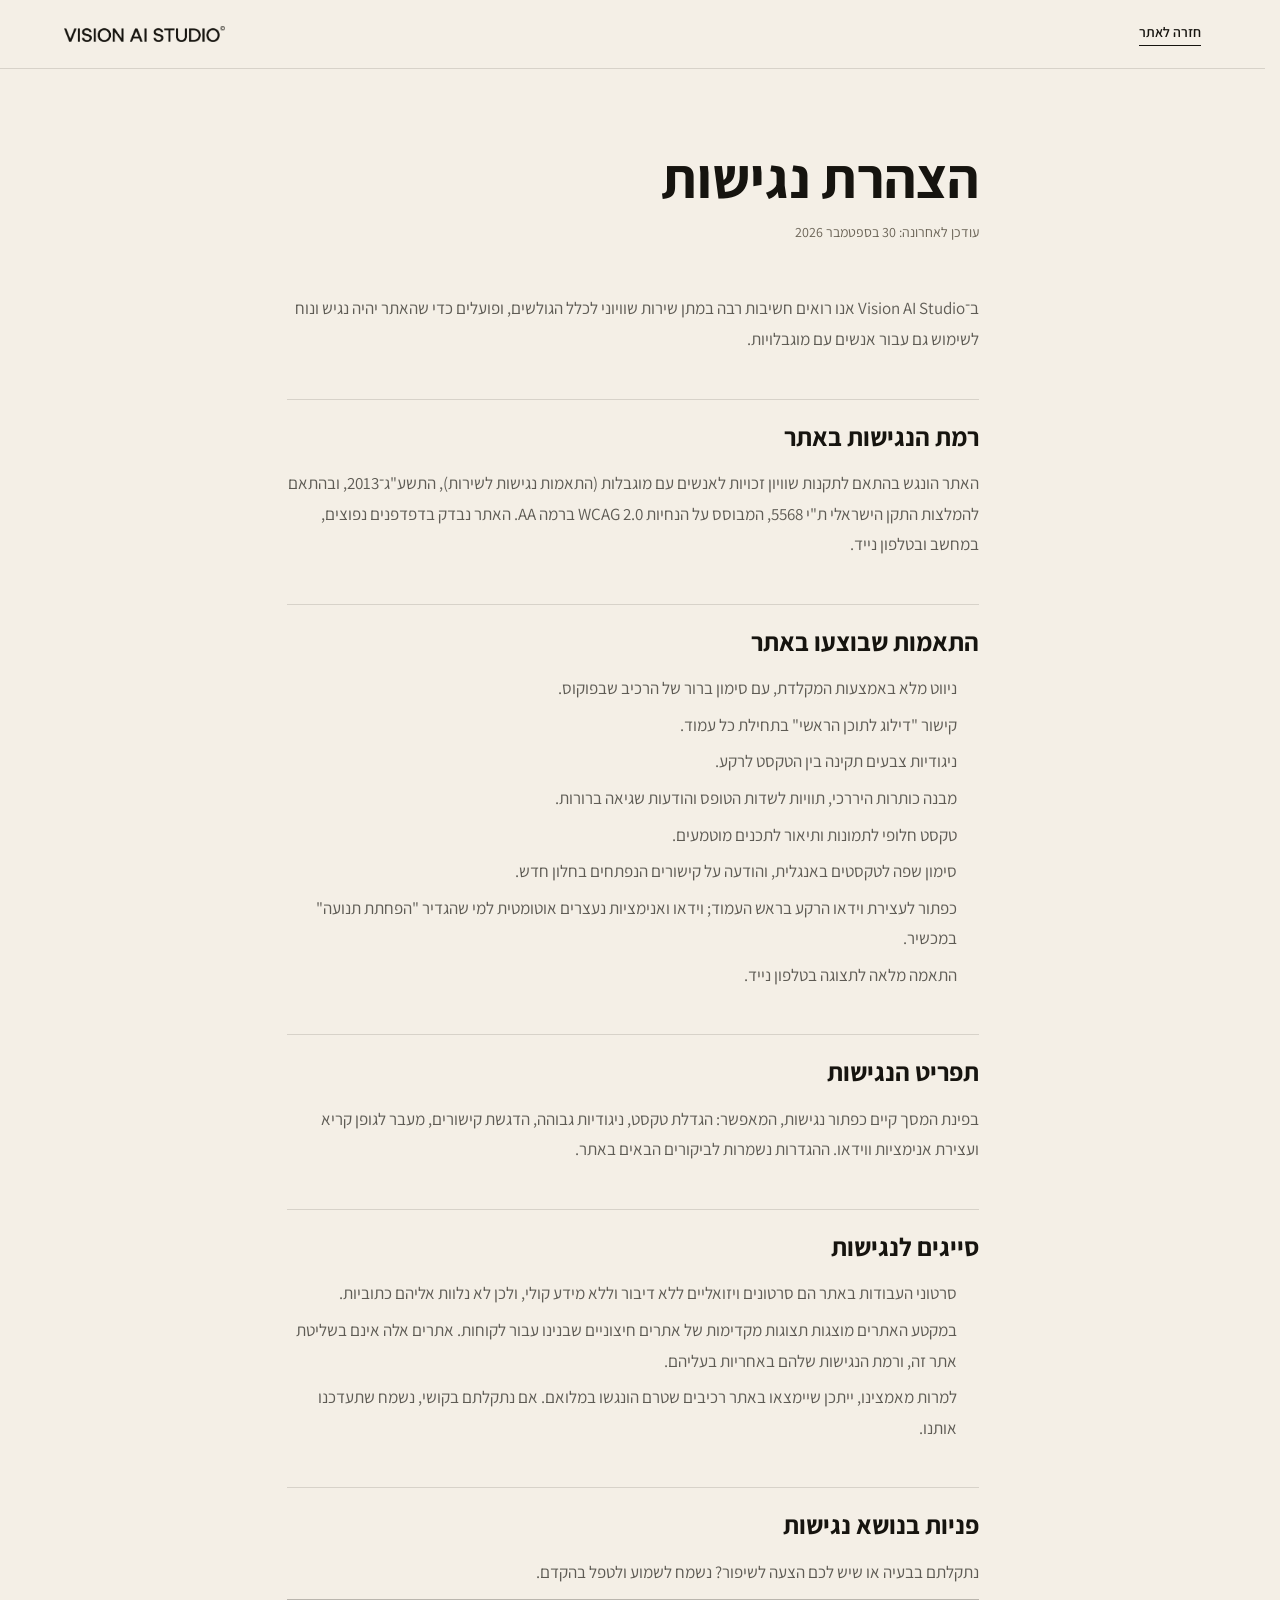
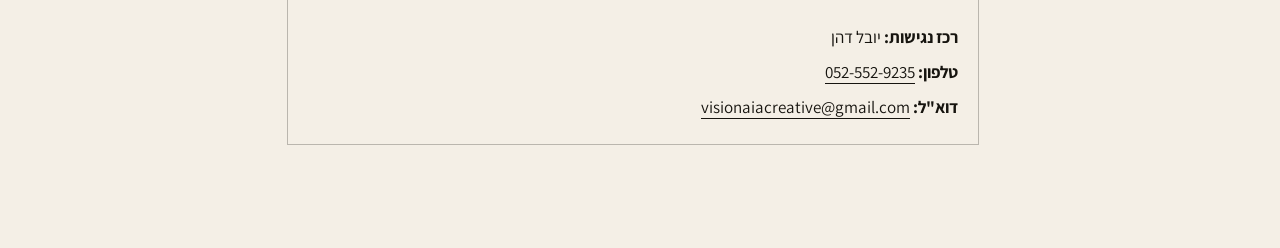
==== accessibility.html @ c39f4e77 "Vision AI Studio — static site (home, courses, accessibility) Home page with the campaign video wall" ====
<!doctype html>
<html lang="he" dir="rtl">
<head>
<meta charset="UTF-8">
<meta name="viewport" content="width=device-width, initial-scale=1.0">
<title>הצהרת נגישות — Vision AI Studio</title>
<meta name="description" content="הצהרת הנגישות של אתר Vision AI Studio.">
<link rel="canonical" href="https://visionai-studio.com/accessibility">
<link rel="preconnect" href="https://fonts.googleapis.com">
<link rel="preconnect" href="https://fonts.gstatic.com" crossorigin>
<link href="https://fonts.googleapis.com/css2?family=Assistant:wght@300;400;500;600;700;800&display=swap" rel="stylesheet">
<link rel="stylesheet" href="css/style.css?v=69">
<script>
  try {
    var a11y = JSON.parse(localStorage.getItem('vision-a11y') || '{}'), h = document.documentElement;
    if (a11y.text) h.classList.add('a11y-text-' + a11y.text);
    ['contrast', 'links', 'font', 'still'].forEach(function (k) { if (a11y[k]) h.classList.add('a11y-' + k); });
  } catch (e) {}
</script>
<style>
  .statement{ max-width: 820px; margin: 0 auto; padding: clamp(40px, 6vw, 80px) var(--gutter) clamp(56px, 8vw, 104px); }
  .statement-top{ display: flex; justify-content: space-between; align-items: center; gap: 16px; padding: 22px var(--gutter); max-width: 1680px; margin: 0 auto; border-bottom: 1px solid var(--line); }
  .statement-top img{ height: 16px; width: auto; display: block; }
  .statement-top a.back{ font-size: 14px; font-weight: 600; border-bottom: 1px solid var(--ink); padding-bottom: 2px; }
  .statement h1{ font-size: clamp(32px, 4.4vw, 56px); font-weight: 700; line-height: 1.15; margin-bottom: 10px; }
  .statement .updated{ font-size: 14px; color: var(--grey); margin-bottom: clamp(32px, 5vw, 48px); }
  .statement h2{ font-size: clamp(20px, 2vw, 26px); font-weight: 700; margin: clamp(32px, 4vw, 44px) 0 12px; padding-top: 18px; border-top: 1px solid var(--line); }
  .statement p, .statement li{ font-size: 17px; line-height: 1.8; color: var(--ink-70); }
  .statement ul{ margin: 8px 0 0; padding-inline-start: 22px; }
  .statement li{ margin-bottom: 6px; }
  .statement a{ color: var(--ink); border-bottom: 1px solid var(--ink); }
  .statement .contact{ margin-top: 12px; padding: 18px 20px; border: 1px solid var(--line-strong); }
  .statement .contact p{ margin: 4px 0; color: var(--ink); }
  .statement bdi{ unicode-bidi: isolate; }
</style>
</head>
<body>
<a class="skip-link" href="#content">דילוג לתוכן הראשי</a>

<header class="statement-top" dir="ltr">
  <a href="/" aria-label="Vision AI Studio — חזרה לעמוד הבית"><img src="assets/logo-dark.webp" alt="Vision AI Studio" width="1753" height="174"></a>
  <a class="back" href="/" dir="rtl">חזרה לאתר</a>
</header>

<main class="statement" id="content" tabindex="-1">
  <h1>הצהרת נגישות</h1>
  <p class="updated">עודכן לאחרונה: 30 בספטמבר 2026</p>

  <p>ב־<bdi>Vision AI Studio</bdi> אנו רואים חשיבות רבה במתן שירות שוויוני לכלל הגולשים, ופועלים כדי שהאתר יהיה נגיש ונוח לשימוש גם עבור אנשים עם מוגבלויות.</p>

  <h2>רמת הנגישות באתר</h2>
  <p>האתר הונגש בהתאם לתקנות שוויון זכויות לאנשים עם מוגבלות (התאמות נגישות לשירות), התשע"ג־2013, ובהתאם להמלצות התקן הישראלי ת"י 5568, המבוסס על הנחיות <bdi>WCAG 2.0</bdi> ברמה <bdi>AA</bdi>. האתר נבדק בדפדפנים נפוצים, במחשב ובטלפון נייד.</p>

  <h2>התאמות שבוצעו באתר</h2>
  <ul>
    <li>ניווט מלא באמצעות המקלדת, עם סימון ברור של הרכיב שבפוקוס.</li>
    <li>קישור "דילוג לתוכן הראשי" בתחילת כל עמוד.</li>
    <li>ניגודיות צבעים תקינה בין הטקסט לרקע.</li>
    <li>מבנה כותרות היררכי, תוויות לשדות הטופס והודעות שגיאה ברורות.</li>
    <li>טקסט חלופי לתמונות ותיאור לתכנים מוטמעים.</li>
    <li>סימון שפה לטקסטים באנגלית, והודעה על קישורים הנפתחים בחלון חדש.</li>
    <li>כפתור לעצירת וידאו הרקע בראש העמוד; וידאו ואנימציות נעצרים אוטומטית למי שהגדיר "הפחתת תנועה" במכשיר.</li>
    <li>התאמה מלאה לתצוגה בטלפון נייד.</li>
  </ul>

  <h2>תפריט הנגישות</h2>
  <p>בפינת המסך קיים כפתור נגישות, המאפשר: הגדלת טקסט, ניגודיות גבוהה, הדגשת קישורים, מעבר לגופן קריא ועצירת אנימציות ווידאו. ההגדרות נשמרות לביקורים הבאים באתר.</p>

  <h2>סייגים לנגישות</h2>
  <ul>
    <li>סרטוני העבודות באתר הם סרטונים ויזואליים ללא דיבור וללא מידע קולי, ולכן לא נלוות אליהם כתוביות.</li>
    <li>במקטע האתרים מוצגות תצוגות מקדימות של אתרים חיצוניים שבנינו עבור לקוחות. אתרים אלה אינם בשליטת אתר זה, ורמת הנגישות שלהם באחריות בעליהם.</li>
    <li>למרות מאמצינו, ייתכן שיימצאו באתר רכיבים שטרם הונגשו במלואם. אם נתקלתם בקושי, נשמח שתעדכנו אותנו.</li>
  </ul>

  <h2>פניות בנושא נגישות</h2>
  <p>נתקלתם בבעיה או שיש לכם הצעה לשיפור? נשמח לשמוע ולטפל בהקדם.</p>
  <div class="contact">
    <p><strong>רכז נגישות:</strong> יובל דהן</p>
    <p><strong>טלפון:</strong> <a href="tel:+972525529235" dir="ltr">052-552-9235</a></p>
    <p><strong>דוא"ל:</strong> <a href="mailto:visionaiacreative@gmail.com" dir="ltr">visionaiacreative@gmail.com</a></p>
  </div>
</main>
</body>
</html>
---- css/style.css ----
/* ==========================================================================
   VISION AI STUDIO — Design tokens
   ========================================================================== */

:root{
  /* color — warm ivory, black, charcoal, beige-gray. no accent hue. */
  --paper:      #F4EFE6;
  --stone:      #E7DFD0;
  --stone-2:    #DCD2BE;
  --charcoal:   #1B1913;
  --ink:        #16140F;
  --ink-70:     rgba(22,20,15,.68);
  --ink-50:     rgba(22,20,15,.48);
  --grey:       #6A6356; /* 5.2:1 on paper — WCAG AA */
  --line:       rgba(22,20,15,.13);
  --line-strong:rgba(22,20,15,.26);
  --line-inverse: rgba(244,239,230,.22);

  /* frame tones — neutral beige/taupe only */
  --tone-a-1: #E3DACB; --tone-a-2: #D3C6AE;
  --tone-b-1: #DCD6C8; --tone-b-2: #C7BFA9;
  --tone-c-1: #E9E2D6; --tone-c-2: #D8CBB3;
  --tone-d-1: #D6CFC2; --tone-d-2: #BEB29A;
  --ph-text:  rgba(22,20,15,.62); /* ~4.8:1 on paper — WCAG AA */

  /* type — a single confident grotesk throughout */
  --font-sans: 'Assistant', 'Arial Hebrew', Arial, sans-serif;

  /* layout */
  --gutter:    clamp(20px, 5vw, 88px);
  --sect-y:    clamp(88px, 12vw, 176px);
  --sect-y-sm: clamp(48px, 7vw, 96px);

  --ease: cubic-bezier(.22,.61,.36,1);
}

*,*::before,*::after{ box-sizing: border-box; }

html{ background: var(--paper); scroll-behavior: smooth; }

body{
  margin: 0;
  background: var(--paper);
  color: var(--ink);
  font-family: var(--font-sans);
  font-size: 16px;
  line-height: 1.5;
  -webkit-font-smoothing: antialiased;
  overflow-x: hidden;
}

img{ max-width: 100%; display: block; }
a{ color: inherit; text-decoration: none; }
ul{ list-style: none; margin: 0; padding: 0; }
h1,h2,h3,p{ margin: 0; }

/* hollow / outline emphasis — the site's one recurring typographic signature, ink only (no accent hue) */
/* Google serves Assistant as a variable font, whose glyphs keep overlapping contours
   (e.g. the bar of "A" crossing its legs) — invisible when filled, but text-stroke
   draws every contour. This is a static 800 instance with overlaps merged, Latin only,
   used just for stroked type. */
@font-face{
  font-family: 'Assistant Outline';
  src: url('../assets/fonts/assistant-800-outline.woff2') format('woff2');
  font-weight: 800;
  font-style: normal;
  font-display: swap;
  unicode-range: U+0000-00FF, U+2013-2014, U+2018-201D;
}

.outline{ color: var(--ink); }
.outline-inverse{ color: var(--paper); }
@supports (-webkit-text-stroke: 1px black){
  .outline, .outline-inverse{ font-family: 'Assistant Outline', var(--font-sans); }
  .outline{ color: transparent; -webkit-text-stroke: 2px var(--ink); }
  .outline-inverse{ color: transparent; -webkit-text-stroke: 2px var(--paper); }
}

/* ==========================================================================
   Type helpers
   ========================================================================== */

.kicker{
  font-size: 13px;
  font-weight: 600;
  letter-spacing: .18em;
  text-transform: uppercase;
  color: var(--grey);
  margin: 0 0 20px;
}
.kicker[dir="ltr"]{ text-align: left; }

.section-title-lg{
  font-weight: 600;
  font-size: clamp(30px, 4.4vw, 54px);
  line-height: 1.2;
  max-width: 16ch;
  margin-bottom: 22px;
}

.section-lede{
  font-size: clamp(15px, 1.4vw, 17px);
  color: var(--ink-70);
  max-width: 46ch;
  line-height: 1.6;
}

/* ==========================================================================
   Buttons / links
   ========================================================================== */

.btn-primary, .btn-ghost, .btn-line, .btn-talk{
  display: inline-flex;
  align-items: center;
  gap: .5em;
  font-family: var(--font-sans);
  font-weight: 500;
  white-space: nowrap;
}

.btn-primary{
  background: var(--ink);
  color: var(--paper);
  padding: 15px 28px;
  font-size: 14.5px;
  transition: opacity .3s var(--ease);
}
.btn-primary:hover{ opacity: .82; }
/* Hebrew CTAs point left (reading direction) and nudge left on hover */
.btn-primary .arrow, .btn-ghost .arrow{ display: inline-block; transition: transform .35s var(--ease); }
.btn-primary:hover .arrow, .btn-ghost:hover .arrow{ transform: translateX(-4px); }

.btn-ghost{
  font-size: 14.5px;
  padding: 15px 6px;
  border-bottom: 1px solid var(--line-strong);
  transition: border-color .3s var(--ease);
}
.btn-ghost:hover{ border-color: var(--ink); }

.btn-line{
  font-size: 13px;
  font-weight: 600;
  letter-spacing: .03em;
  padding-bottom: 4px;
  border-bottom: 1px solid var(--ink);
}
.btn-line .arrow{ display: inline-block; transition: transform .35s var(--ease); }
.btn-line:hover .arrow{ transform: translateX(4px); }

/* header CTA — a thin outlined frame that fills on hover
   (ink on the light header, cream over the hero video) */
.btn-talk{
  font-size: 14px;
  font-weight: 600;
  letter-spacing: 0; /* Hebrew label — no caps tracking */
  margin-left: auto; /* physical: the link itself is dir=rtl, so a logical margin would flip sides */
  padding: 9px 18px;
  border: 1px solid var(--ink);
  background: transparent;
  color: var(--ink);
  transition: background-color .35s var(--ease), color .35s var(--ease), border-color .35s var(--ease);
}
.btn-talk .arrow{ display: inline-block; transition: transform .35s var(--ease); }
.btn-talk:hover{ background: var(--ink); color: var(--paper); }
.btn-talk:hover .arrow{ transform: translateX(-3px); }

/* ==========================================================================
   Header
   ========================================================================== */

.site-header{
  position: fixed;
  inset-inline: 0;
  top: 0;
  z-index: 100;
  transition: background .4s var(--ease), border-color .4s var(--ease), backdrop-filter .4s var(--ease);
  border-bottom: 1px solid transparent;
}
.site-header.is-scrolled{
  background: rgba(244,239,230,.82);
  backdrop-filter: blur(8px);
  border-bottom-color: var(--line);
}

.header-inner{
  max-width: 1680px;
  margin: 0 auto;
  padding: 20px var(--gutter);
  display: flex;
  align-items: baseline; /* the logo image's bottom edge is its letters' baseline, so the nav sits on the same line */
  gap: 44px;
}

.brand{ display: flex; align-items: center; line-height: 1; }
.brand img{ display: block; height: 16px; width: auto; }
.brand .logo-on-dark{ display: none; }

.site-header.on-hero:not(.is-scrolled):not(.menu-open) .logo-on-light{ display: none; }
.site-header.on-hero:not(.is-scrolled):not(.menu-open) .logo-on-dark{ display: block; }
.site-header.on-hero:not(.is-scrolled):not(.menu-open) .main-nav a{ color: rgba(244,239,230,.8); }
.site-header.on-hero:not(.is-scrolled):not(.menu-open) .main-nav a:hover{ color: var(--paper); }
.site-header.on-hero:not(.is-scrolled):not(.menu-open) .main-nav a::after{ background: var(--paper); }
.site-header.on-hero:not(.is-scrolled):not(.menu-open) .btn-talk{ border-color: rgba(244,239,230,.7); color: var(--paper); }
.site-header.on-hero:not(.is-scrolled):not(.menu-open) .btn-talk:hover{ background: var(--paper); border-color: var(--paper); color: var(--ink); }
.site-header.on-hero:not(.is-scrolled):not(.menu-open) .menu-toggle span{ background: var(--paper); }
.site-header.menu-open{ background: var(--paper); }

.main-nav{ display: flex; gap: 30px; }
.main-nav a{
  font-size: 12px;
  font-weight: 500;
  letter-spacing: .05em;
  color: var(--ink-70);
  position: relative;
  padding-bottom: 3px;
  transition: color .25s var(--ease);
}
.main-nav a::after{
  content: "";
  position: absolute;
  inset-inline-start: 0;
  bottom: 0;
  width: 0;
  height: 1px;
  background: var(--ink);
  transition: width .3s var(--ease);
}
.main-nav a:hover{ color: var(--ink); }
.main-nav a:hover::after{ width: 100%; }

.menu-toggle{
  display: none;
  width: 30px; height: 20px;
  background: none; border: 0;
  position: relative;
  top: 3px; /* centre the two lines on the logo's letters (header is baseline-aligned) */
  cursor: pointer;
  padding: 0;
}
.menu-toggle span{
  position: absolute;
  inset-inline: 0;
  height: 1px;
  background: var(--ink);
  transition: transform .3s var(--ease), top .3s var(--ease);
}
.menu-toggle span:first-child{ top: 5px; }
.menu-toggle span:last-child{ top: 15px; }
.menu-toggle[aria-expanded="true"] span:first-child{ top: 10px; transform: rotate(45deg); }
.menu-toggle[aria-expanded="true"] span:last-child{ top: 10px; transform: rotate(-45deg); }

.mobile-nav{
  display: none;
  flex-direction: column;
  padding: 4px var(--gutter) 26px;
  background: var(--paper);
  border-bottom: 1px solid var(--line);
}
.mobile-nav a{ padding: 14px 0; font-size: 15px; font-weight: 500; border-top: 1px solid var(--line); }
.mobile-nav.is-open{ display: flex; }

/* ==========================================================================
   Reveal
   ========================================================================== */

.reveal{ opacity: 0; transform: translateY(20px); transition: opacity .9s var(--ease), transform .9s var(--ease); }
.reveal.is-visible{ opacity: 1; transform: translateY(0); }

/* ==========================================================================
   Frame system
   ========================================================================== */

.frame{
  position: relative;
  display: block;
  width: 100%;
  aspect-ratio: var(--ar, 4/5);
  overflow: hidden;
  border: 1px solid var(--line);
}
.frame[data-tone="a"]{ background: linear-gradient(150deg, var(--tone-a-1), var(--tone-a-2)); }
.frame[data-tone="b"]{ background: linear-gradient(150deg, var(--tone-b-1), var(--tone-b-2)); }
.frame[data-tone="c"]{ background: linear-gradient(150deg, var(--tone-c-1), var(--tone-c-2)); }
.frame[data-tone="d"]{ background: linear-gradient(150deg, var(--tone-d-1), var(--tone-d-2)); }

.frame-tag{
  position: absolute;
  inset-inline-start: 20px;
  bottom: 18px;
  font-size: 10.5px;
  font-weight: 600;
  letter-spacing: .1em;
  text-transform: uppercase;
  color: var(--ph-text);
}

.tick{ position: absolute; width: 12px; height: 12px; opacity: .5; pointer-events: none; }
.tick.tl{ top: 14px; inset-inline-start: 14px; border-top: 1px solid var(--ink-50); border-inline-start: 1px solid var(--ink-50); }
.tick.br{ bottom: 14px; inset-inline-end: 14px; border-bottom: 1px solid var(--ink-50); border-inline-end: 1px solid var(--ink-50); }

a.frame{ transition: opacity .4s var(--ease); }
a.frame:hover{ opacity: .9; }

/* ==========================================================================
   Section shell
   ========================================================================== */

.section{
  max-width: 1680px;
  margin: 0 auto;
  padding: var(--sect-y) var(--gutter);
  border-top: 1px solid var(--line);
}

/* ==========================================================================
   Hero — full-bleed looping campaign video, typography on top
   ========================================================================== */

.hero{
  position: relative;
  isolation: isolate;
  min-height: 100vh;
  min-height: 100svh;
  display: flex;
  align-items: flex-end;
  overflow: hidden;
  background: var(--charcoal);
  color: var(--paper);
}

.hero-media{ position: absolute; inset: 0; z-index: -1; }
.hero-video{
  position: absolute;
  inset: 0;
  width: 100%;
  height: 100%;
  object-fit: cover;
  object-position: 62% 30%;
  opacity: 0;
  transition: opacity 1.2s var(--ease);
}
.hero-video.is-active{ opacity: 1; }
/* portrait screens get the dedicated 9:16 cut — frame it centered */
@media (orientation: portrait){
  .hero-video{ object-position: 50% 35%; }
}

/* warm charcoal wash: heavier behind the type (left + bottom), clear over the subject */
.hero-shade{
  position: absolute;
  inset: 0;
  background:
    linear-gradient(to top, rgba(22,20,15,.86) 0%, rgba(22,20,15,.42) 38%, rgba(22,20,15,0) 64%),
    linear-gradient(to right, rgba(22,20,15,.62) 0%, rgba(22,20,15,.18) 46%, rgba(22,20,15,0) 70%),
    linear-gradient(to bottom, rgba(22,20,15,.38) 0%, rgba(22,20,15,0) 18%);
}

.hero-inner{
  width: 100%;
  max-width: 1680px;
  margin: 0 auto;
  padding: clamp(112px, 14vw, 156px) var(--gutter) clamp(48px, 7vw, 96px);
}

.hero .kicker{ font-size: clamp(13px, 1.15vw, 17px); letter-spacing: .2em; color: rgba(244,239,230,.8); margin-bottom: clamp(20px, 3vw, 32px); }

.hero-headline{
  direction: ltr;
  text-align: left;
  font-weight: 800;
  font-size: clamp(48px, 9vw, 150px);
  line-height: .92;
  letter-spacing: -.02em;
  color: var(--paper);
}
.hero-headline span{ display: block; }
.hero .outline{ color: var(--paper); }
@supports (-webkit-text-stroke: 1px black){
  .hero .outline{ color: transparent; -webkit-text-stroke: 2px var(--paper); }
}

/* bottom band: English services pinned left (LTR), Hebrew copy pinned right (RTL) */
.hero-bottom{
  direction: ltr;
  display: flex;
  justify-content: space-between;
  align-items: flex-end;
  gap: clamp(24px, 5vw, 80px);
  margin-top: clamp(40px, 6vw, 80px);
  padding-top: clamp(20px, 2.5vw, 28px);
  border-top: 1px solid rgba(244,239,230,.22);
}

.hero-text{ order: 2; direction: rtl; text-align: right; }
.hero-lede{ font-size: clamp(16px, 1.55vw, 22px); line-height: 1.55; font-weight: 500; white-space: nowrap; } /* one line on wide screens; wraps again ≤980px */
.hero-ctas{ display: flex; align-items: center; gap: 26px; margin-top: 28px; flex-wrap: wrap; }

.hero-services{
  order: 1;
  direction: ltr;
  text-align: left;
  display: flex;
  flex-wrap: nowrap;
  white-space: nowrap;
  flex-shrink: 0;
  align-items: center;
  gap: 8px 14px;
  font-size: clamp(12px, 1vw, 15px);
  font-weight: 600;
  letter-spacing: .18em;
  color: rgba(244,239,230,.78);
  padding-bottom: 4px;
}
.hero-services i{ font-style: normal; color: rgba(244,239,230,.38); }
.cta-phone{ display: none; }

/* phones: a tighter hero — no kicker (the logo sits right above),
   two equal CTAs, no services line (the services section covers it) */
@media (max-width: 720px){
  .hero .kicker{ display: none; }
  /* two equal CTAs side by side: works (solid) + contact (outline) */
  .hero-ctas{ display: grid; grid-template-columns: 1fr 1fr; gap: 10px; }
  .hero-ctas .btn-primary, .hero .btn-ghost{ justify-content: center; padding: 15px 12px; }
  .hero .btn-ghost{ border: 1px solid rgba(244,239,230,.55); }
  .hero-ctas .btn-primary{ border: 1px solid var(--paper); } /* same box height as the outlined one */
  .cta-wide{ display: none; }
  .cta-phone{ display: inline; }
  .hero-services{ display: none; }
}

/* 981–1200px: both lines can't sit side by side on one line each, so they stack (as on mobile) */
@media (min-width: 981px) and (max-width: 1200px){
  .hero-bottom{ flex-direction: column; align-items: stretch; }
  .hero-text{ order: 1; }
  .hero-services{ order: 2; padding-top: 18px; border-top: 1px solid rgba(244,239,230,.16); }
}

.hero .btn-primary{ background: var(--paper); color: var(--ink); }
.hero .btn-ghost{ border-bottom-color: rgba(244,239,230,.4); }
.hero .btn-ghost:hover{ border-color: var(--paper); }
.hero .spine{ color: rgba(244,239,230,.6); }

@media (prefers-reduced-motion: reduce){
  .hero-video{ transition: none; }
}

.spine{
  display: none;
  position: absolute;
  top: clamp(112px, 14vw, 156px);
  bottom: clamp(64px, 9vw, 120px);
  inset-inline-end: 6px;
  writing-mode: vertical-rl;
  font-size: 10px;
  font-weight: 600;
  letter-spacing: .2em;
  color: var(--grey);
  opacity: .5;
  align-items: center;
  justify-content: center;
}
@media (min-width: 1220px){ .spine{ display: flex; } }

/* ==========================================================================
   Selected Work — 3×3 campaign wall
   ========================================================================== */

/* head: English label pinned left (LTR), Hebrew headline pinned right (RTL) */
.work-head{
  direction: ltr;
  display: flex;
  justify-content: space-between;
  align-items: flex-end;
  gap: 32px;
  margin-bottom: clamp(40px, 5vw, 64px);
}
.work-head .kicker{ margin: 0; padding-bottom: 6px; }
.work-head-text{ direction: rtl; text-align: right; }
.work-title{ font-weight: 700; font-size: clamp(30px, 3.6vw, 48px); line-height: 1.12; letter-spacing: -.01em; }
.work-sub{ margin-top: 14px; font-size: clamp(15px, 1.3vw, 17px); line-height: 1.6; color: var(--ink-70); }
.work-sub-line{ white-space: nowrap; } /* one line on wide screens */
@media (max-width: 980px){ .work-sub-line{ white-space: normal; } }

/* mouse only: tiles play on hover, so say so (touch screens play the centred row by themselves) */
.work-hint{ display: none; }
@media (hover: hover) and (pointer: fine){
  .work-hint{
    --head-gap: clamp(40px, 5vw, 64px); /* the head's own bottom margin */
    display: block;
    text-align: right; /* right-aligned like the Hebrew line above; sits just over the videos */
    margin: calc(var(--head-gap) * -1 + max(8px, var(--head-gap) - 32px)) 0 12px;
    font-size: 13.5px;
    font-weight: 400; /* same face and colour as the line above, a size down */
    line-height: 20px;
    color: var(--ink-70);
  }
}

.work-grid{
  direction: ltr;
  display: grid;
  grid-template-columns: repeat(3, 1fr);
  gap: 6px;
}

.work-tile{
  position: relative;
  display: block;
  aspect-ratio: 4 / 5;
  overflow: hidden;
  background: var(--stone);
  cursor: pointer;
  outline: none;
}
.work-tile[data-tone="a"]{ background: linear-gradient(160deg, var(--tone-a-1), var(--tone-a-2)); }
.work-tile[data-tone="b"]{ background: linear-gradient(160deg, var(--tone-b-1), var(--tone-b-2)); }
.work-tile[data-tone="c"]{ background: linear-gradient(160deg, var(--tone-c-1), var(--tone-c-2)); }
.work-tile[data-tone="d"]{ background: linear-gradient(160deg, var(--tone-d-1), var(--tone-d-2)); }
.work-tile[data-tone="e"]{ background: linear-gradient(160deg, #3A352C, #1E1B16); }
.work-tile[data-tone="f"]{ background: linear-gradient(160deg, #A69C89, #7D7463); }

.work-media{
  position: absolute;
  inset: 0;
  display: block;
  transition: transform 1.1s var(--ease);
}
.work-poster, .work-video{
  position: absolute;
  inset: 0;
  width: 100%;
  height: 100%;
  object-fit: cover;
  object-position: var(--focus, 50% 50%); /* per-tile focal point, set inline on .work-tile */
}
.work-video{ opacity: 0; transition: opacity .6s var(--ease); }
.work-tile.is-playing .work-video{ opacity: 1; }

/* empty slot until the project's poster is placed */
.work-slot{
  position: absolute;
  top: 16px;
  left: 18px;
  font-size: 11px;
  font-weight: 600;
  letter-spacing: .16em;
  color: var(--ph-text);
}
.work-tile[data-tone="e"] .work-slot, .work-tile[data-tone="f"] .work-slot{ color: rgba(244,239,230,.4); }

.work-label{
  position: absolute;
  left: 18px;
  bottom: 16px;
  display: flex;
  flex-direction: column;
  gap: 3px;
  text-align: left;
  color: var(--paper);
  text-shadow: 0 1px 14px rgba(22,20,15,.35);
  opacity: 0;
  transform: translateY(4px);
  transition: opacity .45s var(--ease), transform .45s var(--ease);
  pointer-events: none;
}
.work-label-name{ font-size: 13px; font-weight: 700; letter-spacing: .12em; }
.work-label-cat{ font-size: 10px; font-weight: 600; letter-spacing: .16em; opacity: .78; }
.work-tile[data-tone="a"]:not(:has(.work-poster)) .work-label,
.work-tile[data-tone="b"]:not(:has(.work-poster)) .work-label,
.work-tile[data-tone="c"]:not(:has(.work-poster)) .work-label{ color: var(--ink); text-shadow: none; }

.work-tile.is-active .work-media{ transform: scale(1.02); }
.work-tile.is-active .work-label,
.work-tile:focus-visible .work-label{ opacity: 1; transform: none; }
.work-tile:focus-visible{ outline: 1px solid var(--ink); outline-offset: 3px; }


@media (max-width: 720px){
  .work-head{ flex-direction: column; align-items: stretch; gap: 18px; }
  .work-head .kicker{ padding-bottom: 0; }
  .work-grid{ grid-template-columns: repeat(2, 1fr); gap: 4px; }
  /* 2 columns on mobile: the 9th tile is left out so the grid closes evenly (4 × 2) */
  .work-tile:last-child{ display: none; }
  .work-label{ left: 12px; bottom: 10px; }
  .work-label-name{ font-size: 12px; }
  .work-label-cat{ font-size: 9px; }
}

@media (prefers-reduced-motion: reduce){
  .work-media, .work-label, .work-video{ transition: none; }
  .work-tile.is-active .work-media{ transform: none; }
}

/* ==========================================================================
   Stills — campaign photography on one stage
   (head reuses .work-head) the list on the right picks a campaign; its three frames take the stage
   ========================================================================== */

.stills-wrap{
  display: grid;
  grid-template-columns: minmax(0, 1fr) clamp(250px, 24vw, 360px);
  gap: clamp(28px, 4vw, 64px);
  align-items: stretch;
}

/* every campaign sits in the same cell; only the chosen one shows */
.stills-stage{ display: grid; }
.stills-panel{
  grid-area: 1 / 1;
  display: grid;
  grid-template-columns: repeat(3, minmax(0, 1fr));
  gap: 6px;
  opacity: 0;
  visibility: hidden;
  transition: opacity .6s var(--ease), visibility 0s .6s;
}
.stills-panel.is-active{ opacity: 1; visibility: visible; transition: opacity .6s var(--ease); }
/* 4:5 frames; on narrower desktops the list is the taller side, and the frames stretch to meet it */
.stills-panel li{ position: relative; overflow: hidden; background: var(--stone); }
.stills-panel li::before{ content: ""; display: block; padding-top: 125%; }
.stills-panel img{ position: absolute; inset: 0; width: 100%; height: 100%; object-fit: cover; object-position: 50% 30%; }

.stills-tabs{ display: flex; flex-direction: column; border-bottom: 1px solid var(--line); }
.stills-tab{
  flex: 1;
  display: grid;
  grid-template-columns: 34px minmax(0, 1fr);
  align-items: baseline;
  align-content: center;
  gap: 4px 0;
  padding: 14px 0;
  border: 0;
  border-top: 1px solid var(--line);
  background: none;
  font: inherit;
  text-align: left;
  color: var(--ink-50);
  cursor: pointer;
  transition: color .45s var(--ease);
}
.stills-tab-num{ font-size: 12px; font-weight: 600; letter-spacing: .16em; }
.stills-tab-name{ font-size: clamp(20px, 2vw, 30px); font-weight: 700; line-height: 1.15; letter-spacing: .04em; }
.stills-tab-cat{ grid-column: 2; font-size: 10.5px; font-weight: 600; letter-spacing: .16em; }
.stills-tab.is-active{ color: var(--ink); }
.stills-tab.is-active .stills-tab-cat{ color: var(--grey); }

/* narrow screens: the list becomes a row of names over the stage, and the frames a strip to swipe */
@media (max-width: 860px){
  .stills-wrap{ grid-template-columns: minmax(0, 1fr); gap: 16px; }
  .stills-tabs{
    order: -1;
    flex-direction: row;
    gap: 22px;
    margin: 0 calc(var(--gutter) * -1);
    padding: 0 var(--gutter);
    overflow-x: auto;
    scrollbar-width: none;
    border-bottom: 1px solid var(--line);
  }
  .stills-tabs::-webkit-scrollbar{ display: none; }
  .stills-tab{ flex: none; display: block; padding: 12px 0; border-top: 0; border-bottom: 2px solid transparent; white-space: nowrap; }
  .stills-tab.is-active{ border-bottom-color: var(--ink); }
  .stills-tab-num, .stills-tab-cat{ display: none; }
  .stills-tab-name{ font-size: 13px; letter-spacing: .12em; }
}
@media (max-width: 720px){
  .stills-panel{
    display: flex;
    gap: 4px;
    margin: 0 calc(var(--gutter) * -1);
    padding: 0 var(--gutter);
    overflow-x: auto;
    scroll-snap-type: x mandatory;
    scroll-padding: 0 var(--gutter);
    scrollbar-width: none;
  }
  .stills-panel::-webkit-scrollbar{ display: none; }
  .stills-panel li{ flex: none; width: 74vw; scroll-snap-align: start; }
}

@media (prefers-reduced-motion: reduce){
  .stills-panel, .stills-panel.is-active, .stills-tab{ transition: none; }
}

/* ==========================================================================
   Digital — the campaign carried onto the screen
   (head reuses .work-head / .work-title / .work-sub)
   ========================================================================== */

.digital-sub{ max-width: none; white-space: nowrap; }
@media (max-width: 980px){ .digital-sub{ white-space: normal; } }

.digital-grid{
  direction: ltr;
  display: grid;
  grid-template-columns: repeat(2, 1fr);
  gap: clamp(48px, 5vw, 80px) clamp(24px, 3vw, 48px);
}

/* caption: English label pinned left (LTR), Hebrew line pinned right (RTL) */
.digital-caption{
  display: flex;
  justify-content: space-between;
  align-items: baseline;
  gap: 16px;
  padding-top: 16px;
  margin-bottom: 18px;
  border-top: 1px solid var(--line-strong);
}
.digital-label{
  direction: ltr;
  text-align: left;
  font-size: 11.5px;
  font-weight: 700;
  letter-spacing: .16em;
  white-space: nowrap;
}
.digital-num{ margin-right: 12px; color: var(--grey); font-weight: 600; }
.digital-desc{ direction: rtl; text-align: right; font-size: 14.5px; color: var(--ink-70); margin-left: auto; }

/* the visual: a cropped browser — thin chrome, the live site inside */
.digital-visual{
  position: relative;
  display: block;
  aspect-ratio: 16 / 10;
  overflow: hidden;
  background: var(--stone);
  border: 1px solid var(--line);
}

.digital-bar{
  position: absolute;
  inset: 0 0 auto 0;
  z-index: 2;
  height: 26px;
  display: flex;
  align-items: center;
  gap: 5px;
  padding: 0 12px;
  background: var(--stone);
  border-bottom: 1px solid var(--line);
}
.digital-bar i{ width: 6px; height: 6px; border-radius: 50%; background: var(--line-strong); }

.digital-screen{
  position: absolute;
  inset: 26px 0 0 0;
  display: block;
  overflow: hidden;
  transition: transform 1.1s var(--ease);
  transform-origin: 50% 0;
}
.digital-visual:focus-visible{ outline: 1px solid var(--ink); outline-offset: 3px; }

/* live site preview — a real page at desktop width, scaled down into the frame (--s set by main.js).
   Frozen by default, so the page keeps scrolling straight past it; the visitor presses the
   button in its centre to scroll inside (.is-live), and leaves by the exit button, Esc,
   moving the pointer away or scrolling it out of view. */
.digital-url{
  flex: 1;
  margin: 0 12px;
  font-size: 10.5px;
  letter-spacing: .04em;
  color: var(--grey);
  text-align: center;
  white-space: nowrap;
  overflow: hidden;
  text-overflow: ellipsis;
}
.digital-visit{
  font-size: 10px;
  font-weight: 700;
  letter-spacing: .14em;
  color: var(--ink-70);
  transition: color .25s var(--ease);
}
.digital-visit:hover{ color: var(--ink); }
.is-live-site .digital-bar i:nth-child(3){ margin-right: 0; }
.digital-frame{
  position: absolute;
  top: 0;
  left: 0;
  width: 1440px;
  height: calc(100% / var(--s, .45));
  border: 0;
  transform: scale(var(--s, .45));
  transform-origin: 0 0;
  background: #fff;
  pointer-events: none;
}
.is-live-site.is-live .digital-frame{ pointer-events: auto; }
/* while a preview is being scrolled, the page underneath stays put */
html.is-preview-lock{ overflow: hidden; }
html{ scrollbar-gutter: stable; }

/* frozen: a light veil + the button; live: both gone, a frame and an exit instead */
.digital-screen::after{
  content: "";
  position: absolute;
  inset: 0;
  background: rgba(22,20,15,.16);
  transition: opacity .4s var(--ease);
  pointer-events: none;
}
.is-live .digital-screen::after{ opacity: 0; }
.digital-enter{
  position: absolute;
  top: calc(50% + 13px); /* centre of the screen area, under the 26px bar */
  left: 50%;
  z-index: 3;
  transform: translate(-50%, -50%);
  display: inline-flex;
  align-items: center;
  gap: 11px;
  padding: 13px 20px;
  border: 0;
  background: var(--ink);
  color: var(--paper);
  font: 600 14px/1 var(--font-sans);
  white-space: nowrap;
  cursor: pointer;
  box-shadow: 0 12px 34px rgba(22,20,15,.28);
  transition: opacity .3s var(--ease), transform .35s var(--ease), background-color .3s var(--ease), visibility 0s;
}
.digital-enter:hover{ transform: translate(-50%, -50%) scale(1.04); }
/* a small "mouse" glyph whose wheel dot travels down */
.digital-enter-icon{ position: relative; width: 13px; height: 20px; border: 1.5px solid currentColor; border-radius: 7px; flex-shrink: 0; }
.digital-enter-icon::after{ content: ""; position: absolute; left: 50%; top: 4px; width: 2px; height: 4px; margin-left: -1px; background: currentColor; border-radius: 1px; animation: enter-wheel 1.6s var(--ease) infinite; }
@keyframes enter-wheel{ 0%{ transform: translateY(0); opacity: 1; } 70%, 100%{ transform: translateY(6px); opacity: 0; } }
.is-live .digital-enter{ opacity: 0; visibility: hidden; transition: opacity .3s var(--ease), visibility 0s .3s; }
.is-live-site.is-live{ outline: 2px solid var(--ink); outline-offset: -1px; }
.digital-exit{
  position: absolute;
  top: 36px;
  right: 10px;
  z-index: 3;
  padding: 8px 12px;
  border: 0;
  background: var(--ink);
  color: var(--paper);
  font: 600 12.5px/1 var(--font-sans);
  cursor: pointer;
  box-shadow: 0 8px 22px rgba(22,20,15,.25);
}
.digital-exit[hidden]{ display: none; }

/* touch screens: also a clear way out to the real (mobile) site */
.digital-open{ display: none; }
@media (hover: none){
  .digital-open{
    display: inline-flex;
    gap: 8px;
    position: absolute;
    right: 14px;
    bottom: 14px;
    z-index: 3;
    padding: 10px 14px;
    background: var(--ink);
    color: var(--paper);
    font-size: 13px;
    font-weight: 600;
  }
}

@media (max-width: 980px){
  .digital-grid{ grid-template-columns: 1fr; gap: clamp(48px, 10vw, 72px); }
  .digital-caption{ flex-wrap: wrap; gap: 6px 16px; }
}

@media (prefers-reduced-motion: reduce){
  .digital-screen{ transition: none; }
  .digital-enter-icon::after{ animation: none; }
}

/* ==========================================================================
   What We Do — editorial capabilities page (content-led, no media)
   Intro (headline + paragraph) → ruled rows (number / title / description).
   main.js marks the row being read (.is-current) and the
   rows above it (.is-past); rows reveal once as they enter (.is-in).
   ========================================================================== */

.wwd-label{ margin-bottom: clamp(36px, 5vw, 64px); }

/* intro — spread across the width: headline on the right, paragraph on the left, sharing a baseline */
.wwd-intro{
  direction: rtl;
  display: grid;
  grid-template-columns: minmax(0, 1fr) minmax(0, 1fr);
  gap: 0 clamp(32px, 6vw, 120px);
  align-items: end;
  margin-bottom: clamp(56px, 7vw, 96px);
}
.wwd-headline{
  grid-column: 1;
  text-align: right;
  font-weight: 700;
  font-size: clamp(36px, 4.8vw, 76px);
  line-height: 1.1;
  letter-spacing: -.01em;
}
.wwd-lede{
  grid-column: 2;
  margin: 0;
  max-width: 60ch;
  text-align: right;
  font-size: clamp(16px, 1.35vw, 19px);
  line-height: 1.7;
  color: var(--ink-70);
}
.wwd-lede bdi, .cap-desc bdi, .cap-title bdi{ unicode-bidi: isolate; }

/* the four areas — a ruled editorial list, not cards */
.cap-list{ list-style: none; margin: 0; padding: 0; border-bottom: 1px solid var(--line); }
.cap-row{
  display: grid;
  grid-template-columns: 72px minmax(0, 4fr) minmax(0, 8fr); /* wider description column: text runs further left */
  gap: 0 clamp(24px, 4vw, 72px);
  align-items: baseline;
  padding: clamp(28px, 3.4vw, 44px) 0;
  border-top: 1px solid var(--line);
  opacity: 0;
  transform: translateY(18px);
  transition: opacity .8s var(--ease), transform .8s var(--ease);
}
.cap-row.is-in{ opacity: 1; transform: none; }
.cap-num{
  font-size: 12px;
  font-weight: 600;
  letter-spacing: .16em;
  color: var(--ph-text);
  text-align: right;
  transition: color .5s var(--ease), font-weight .5s var(--ease);
}
.cap-title{
  margin: 0;
  text-align: right;
  font-weight: 700;
  font-size: clamp(24px, 2.6vw, 40px);
  line-height: 1.15;
  color: var(--ink-70);
  transition: color .5s var(--ease);
}
.cap-title[dir="ltr"]{ letter-spacing: .01em; } /* English title keeps LTR shaping, sits flush with the column */
.cap-desc{
  text-align: right;
  font-size: clamp(15px, 1.25vw, 18px);
  line-height: 1.7;
  color: var(--grey);
  transition: color .5s var(--ease);
}

/* the row being read comes forward; rows already read settle back a little */
.cap-row.is-current .cap-num{ color: var(--ink); font-weight: 800; }
.cap-row.is-current .cap-title{ color: var(--ink); }
.cap-row.is-current .cap-desc{ color: var(--ink-70); }

/* hover (mouse): the row under the pointer takes over — bigger title, full ink —
   while the rest of the list steps back */
.cap-title, .cap-desc{ transform-origin: right center; transition: color .45s var(--ease), transform .55s var(--ease); }
@media (hover: hover) and (pointer: fine){
  .cap-row{ cursor: default; transition: opacity .45s var(--ease), transform .8s var(--ease); }
  .cap-list:hover .cap-row.is-in{ opacity: .4; }
  .cap-list:hover .cap-row.is-in:hover{ opacity: 1; }
  .cap-row:hover .cap-num{ color: var(--ink); font-weight: 800; }
  .cap-row:hover .cap-title{ color: var(--ink); transform: scale(1.12); }
  .cap-row:hover .cap-desc{ color: var(--ink); transform: scale(1.05); }
}

@media (max-width: 980px){
  .wwd-intro{ grid-template-columns: 1fr; }
  .cap-row{ grid-template-columns: 48px minmax(0, 1fr); row-gap: 12px; }
  .cap-desc{ grid-column: 2; }
  .wwd-lede{ grid-column: 1; margin-top: 20px; }
}

@media (prefers-reduced-motion: reduce){
  .cap-row{ opacity: 1; transform: none; transition: none; }
  .cap-num, .cap-title, .cap-desc{ transition: none; }
  .cap-row:hover .cap-title, .cap-row:hover .cap-desc{ transform: none; }
}

/* ==========================================================================
   Contact — the last frame. One viewport, type-led, asymmetric:
   LET'S / TALK. owns the left, Hebrew line + ruled form sit right, credits close it.
   ========================================================================== */

.closing{ border-top: 1px solid var(--line); }
.closing-frame{
  direction: ltr; /* layout axis; every text block sets its own direction */
  max-width: 1680px;
  margin: 0 auto;
  min-height: 100vh;
  min-height: 100svh;
  display: flex;
  flex-direction: column;
  padding: clamp(96px, 12vh, 136px) var(--gutter) clamp(28px, 4vh, 44px);
}

.closing-top{ display: flex; justify-content: space-between; align-items: baseline; gap: 24px; }
.closing-label{ margin: 0; }

.closing-main{
  flex: 1;
  display: grid;
  grid-template-columns: minmax(0, 1.15fr) minmax(360px, .85fr);
  gap: clamp(40px, 6vw, 120px);
  align-items: end;
  align-content: center;
  padding: clamp(40px, 6vh, 72px) 0;
}

/* the dominant element — stacked, with TALK. stepped in and hollow */
.closing-title{
  direction: ltr;
  text-align: left;
  font-weight: 800;
  font-size: clamp(76px, 11.5vw, 188px);
  line-height: .86;
  letter-spacing: -.025em;
}
.closing-title span{ display: block; }
.closing-title .outline{ padding-left: .9em; }
@supports (-webkit-text-stroke: 1px black){
  .closing-title .outline{ -webkit-text-stroke-width: 2.5px; }
}

.closing-side{ direction: ltr; padding-bottom: .4em; }
.closing-lede{
  direction: rtl;
  text-align: right;
  font-size: clamp(20px, 1.9vw, 28px);
  font-weight: 600;
  line-height: 1.35;
  margin-bottom: clamp(32px, 5vh, 52px);
}

/* the form — no boxes: a label, a line, a small index number */
.closing-form{ direction: rtl; }
.cf-grid{ display: grid; grid-template-columns: 1fr 1fr; gap: 0 clamp(24px, 2.6vw, 40px); }
.cf-field{
  position: relative;
  display: flex;
  align-items: baseline;
  gap: 14px;
  padding: 16px 0 10px;
}
.cf-field::after{
  content: "";
  position: absolute;
  inset: auto 0 0 0;
  height: 1px;
  background: var(--line-strong);
  transform: scaleX(0);
  transform-origin: right;
  transition: transform 1.1s var(--ease) var(--d, 0s), background-color .3s var(--ease);
}
.cf-field.is-visible::after{ transform: scaleX(1); }
.cf-field:focus-within::after{ background: var(--ink); }
.cf-label{ flex-shrink: 0; font-size: 13px; font-weight: 600; color: var(--grey); transition: color .3s var(--ease); }
.cf-field:focus-within .cf-label{ color: var(--ink); }
.cf-optional{ font-weight: 400; color: var(--ph-text); }
.cf-index{ flex-shrink: 0; font-size: 10px; font-weight: 600; letter-spacing: .14em; color: var(--ph-text); }
.cf-field input, .cf-field textarea{
  flex: 1;
  min-width: 0;
  border: 0;
  border-radius: 0;
  background: transparent;
  padding: 0;
  font-family: var(--font-sans);
  font-size: 16px;
  line-height: 1.5;
  color: var(--ink);
  outline: none;
  resize: none;
}
.cf-wide{ margin-top: 6px; }

.cf-submit{ display: flex; flex-direction: column; align-items: flex-start; gap: 14px; margin-top: 30px; } /* RTL: start = right, flush with the fields */
.cf-status{ min-height: 1.5em; font-size: 14px; color: var(--ink-70); text-align: right; }
.cf-status.is-error{ color: var(--ink); }
.cf-status.is-success{ font-size: clamp(17px, 1.5vw, 20px); font-weight: 700; color: var(--ink); }
.cf-status a{ border-bottom: 1px solid currentColor; }
/* honeypot: invisible and unfocusable, kept inside the page (an off-screen offset would widen an RTL page) */
.cf-honey{ position: absolute; width: 1px; height: 1px; margin: 0; padding: 0; border: 0; overflow: hidden; clip-path: inset(50%); opacity: 0; pointer-events: none; }
.btn-submit{
  display: inline-flex;
  align-items: center;
  gap: .6em;
  padding: 0 0 6px;
  border: 0;
  border-bottom: 1px solid var(--ink);
  background: none;
  font-family: var(--font-sans);
  font-size: 16px;
  font-weight: 700;
  color: var(--ink);
  cursor: pointer;
}
.btn-submit .arrow{ display: inline-block; transition: transform .35s var(--ease); }
.btn-submit:hover .arrow{ transform: translateX(-4px); }
.btn-submit:disabled{ cursor: default; color: var(--ink-70); border-color: var(--line-strong); }

/* quiet, ordered entrance: label → title → Hebrew → lines → credits */
.closing .reveal{ transition-delay: var(--d, 0s); }

/* closing credits */
.site-footer{ margin-top: auto; }
.footer-credits{
  display: flex;
  justify-content: space-between;
  align-items: baseline; /* logo letters and links share a baseline, as in the header */
  gap: 24px;
  padding-top: clamp(28px, 3vw, 40px);
  border-top: 1px solid var(--line);
}
.footer-logo{ display: block; height: clamp(16px, 1.4vw, 22px); width: auto; }
.footer-links{ display: flex; gap: clamp(24px, 2.6vw, 40px); font-size: clamp(14px, 1.1vw, 16px); letter-spacing: .06em; }
.footer-links a{ color: var(--ink-70); border-bottom: 1px solid transparent; transition: border-color .25s var(--ease), color .25s var(--ease); }
.footer-links a:hover{ color: var(--ink); border-color: var(--ink); }

@media (max-width: 980px){
  .closing-frame{ min-height: 0; }
  .closing-main{ grid-template-columns: 1fr; gap: clamp(40px, 8vw, 64px); padding-top: 40px; }
  .closing-title .outline{ padding-left: .6em; }
}
@media (max-width: 560px){
  .closing-top{ flex-direction: column; gap: 8px; }
  .cf-grid{ grid-template-columns: 1fr; }
  .footer-credits{ flex-direction: column; align-items: center; gap: 22px; text-align: center; }
  .footer-links{ justify-content: center; }
}
@media (prefers-reduced-motion: reduce){
  .cf-field::after{ transform: none; transition: background-color .3s var(--ease); }
}

/* ==========================================================================
   Accessibility — focus, skip link, hero pause, menu + its modes
   ========================================================================== */

.sr-only{ position: absolute; width: 1px; height: 1px; margin: -1px; padding: 0; border: 0; overflow: hidden; clip-path: inset(50%); white-space: nowrap; }

/* visible keyboard focus everywhere (mouse clicks don't show it) */
:focus-visible{ outline: 2px solid currentColor; outline-offset: 3px; }
.cf-field input:focus-visible, .cf-field textarea:focus-visible{ outline: none; } /* the field's rule darkens instead */
main:focus{ outline: none; }

.skip-link{
  position: fixed;
  top: 12px;
  right: 12px;
  z-index: 200;
  padding: 10px 16px;
  background: var(--ink);
  color: var(--paper);
  font-size: 14px;
  font-weight: 700;
  transform: translateY(-160%);
  transition: transform .25s var(--ease);
}
.skip-link:focus{ transform: none; }

/* hero video pause (moving content > 5s needs a way to stop it) —
   icon only, tucked beside the accessibility button at the hero's bottom corner */
.hero-pause{
  position: absolute;
  right: calc(clamp(16px, 2vw, 28px) + 48px + 8px);
  bottom: calc(clamp(16px, 2vw, 28px) + 8px);
  z-index: 2;
  display: grid;
  place-items: center;
  width: 32px;
  height: 32px;
  padding: 0;
  border: 0;
  background: none;
  color: var(--paper);
  opacity: .55;
  cursor: pointer;
  transition: opacity .3s var(--ease);
}
.hero-pause:hover, .hero-pause:focus-visible{ opacity: 1; }
.hero-pause:focus-visible{ outline: 1px solid var(--paper); outline-offset: 2px; }
.hero-pause-icon{ display: inline-flex; gap: 3px; }
.hero-pause-icon i{ display: block; width: 3px; height: 10px; background: currentColor; }
.hero-pause.is-paused .hero-pause-icon{ gap: 0; }
.hero-pause.is-paused .hero-pause-icon i:first-child{ width: 0; height: 0; background: none; border-left: 9px solid currentColor; border-top: 5px solid transparent; border-bottom: 5px solid transparent; }
.hero-pause.is-paused .hero-pause-icon i:last-child{ display: none; }

/* menu button — bottom-right (WhatsApp sits bottom-left) */
.a11y-toggle{
  position: fixed;
  right: clamp(16px, 2vw, 28px);
  bottom: clamp(16px, 2vw, 28px);
  z-index: 91;
  display: grid;
  place-items: center;
  width: 48px;
  height: 48px;
  border: 1px solid rgba(244,239,230,.16);
  border-radius: 50%;
  background: var(--ink);
  color: var(--paper);
  box-shadow: 0 8px 28px rgba(22,20,15,.22);
  cursor: pointer;
}
.a11y-panel{
  position: fixed;
  right: clamp(16px, 2vw, 28px);
  bottom: calc(clamp(16px, 2vw, 28px) + 58px);
  z-index: 92;
  width: min(300px, calc(100vw - 32px));
  padding: 16px;
  background: var(--paper);
  color: var(--ink);
  border: 1px solid var(--line-strong);
  box-shadow: 0 18px 50px rgba(22,20,15,.2);
  font-family: var(--font-sans);
}
.a11y-panel[hidden]{ display: none; }
.a11y-head{ display: flex; justify-content: space-between; align-items: center; margin-bottom: 10px; }
.a11y-title{ font-size: 16px; font-weight: 700; }
.a11y-close{ border: 0; background: none; font-size: 16px; color: var(--ink); cursor: pointer; padding: 4px 8px; }
.a11y-row{
  display: flex;
  justify-content: space-between;
  align-items: center;
  width: 100%;
  padding: 11px 12px;
  margin-top: 6px;
  border: 1px solid var(--line-strong);
  background: transparent;
  color: var(--ink);
  font-family: var(--font-sans);
  font-size: 15px;
  font-weight: 600;
  text-align: right;
  cursor: pointer;
}
button.a11y-row[aria-pressed="true"]{ background: var(--ink); color: var(--paper); border-color: var(--ink); }
button.a11y-row[aria-pressed="true"]::after{ content: "✓"; }
.a11y-size{ cursor: default; }
.a11y-steps{ display: inline-flex; align-items: center; gap: 10px; }
.a11y-steps button{ width: 30px; height: 30px; border: 1px solid var(--ink); background: none; color: var(--ink); font-size: 18px; line-height: 1; cursor: pointer; }
.a11y-text-level{ min-width: 44px; text-align: center; font-size: 14px; }
.a11y-reset{ font-weight: 500; }
.a11y-link{ justify-content: center; font-weight: 500; text-decoration: underline; text-underline-offset: 3px; }

/* modes (classes on <html>, set by the menu) */
html.a11y-text-1 body{ zoom: 1.15; }
html.a11y-text-2 body{ zoom: 1.3; }
html.a11y-text-3 body{ zoom: 1.45; }

html.a11y-contrast{
  --grey: var(--ink);
  --ink-70: var(--ink);
  --ph-text: var(--ink);
  --line: rgba(22,20,15,.55);
  --line-strong: var(--ink);
}
html.a11y-contrast .hero-shade{ background: rgba(10,9,7,.72); }
html.a11y-contrast .work-label{ text-shadow: 0 1px 3px #000, 0 0 12px #000; }

html.a11y-links a{ text-decoration: underline !important; text-underline-offset: 3px; text-decoration-thickness: 2px; }

html.a11y-font body, html.a11y-font body *{ font-family: Arial, 'Arial Hebrew', sans-serif !important; letter-spacing: normal !important; }

html.a11y-still *, html.a11y-still *::before, html.a11y-still *::after{ animation: none !important; transition: none !important; }
html.a11y-still .reveal, html.a11y-still .cap-row{ opacity: 1 !important; transform: none !important; }
html.a11y-still .wa-float{ opacity: 1; transform: none; }

/* ==========================================================================
   Floating WhatsApp — a quiet ink pill, the only colour is WhatsApp's own mark
   ========================================================================== */

.wa-float{
  position: fixed;
  left: clamp(16px, 2vw, 28px);
  bottom: clamp(16px, 2vw, 28px);
  z-index: 90; /* under the header (100) */
  display: inline-flex;
  flex-direction: row-reverse; /* label reads RTL; the icon sits at the outer (left) end */
  align-items: center;
  gap: 10px;
  padding: 7px 18px 7px 7px;
  background: var(--ink);
  color: var(--paper);
  border: 1px solid rgba(244,239,230,.16);
  border-radius: 999px;
  box-shadow: 0 8px 28px rgba(22,20,15,.22);
  font-size: 14px;
  font-weight: 600;
  line-height: 1;
  opacity: 0;
  transform: translateY(12px);
  animation: wa-in .7s var(--ease) 1.2s forwards;
  transition: transform .35s var(--ease), box-shadow .35s var(--ease);
}
.wa-icon{
  flex-shrink: 0;
  display: grid;
  place-items: center;
  width: 36px;
  height: 36px;
  border-radius: 50%;
  background: #25D366;
  color: #fff;
}
.wa-float:hover{ transform: translateY(-2px); box-shadow: 0 12px 32px rgba(22,20,15,.28); }
@keyframes wa-in{ to{ opacity: 1; transform: none; } }

@media (max-width: 560px){
  .wa-float{ gap: 8px; padding: 6px 14px 6px 6px; font-size: 13px; }
  .wa-icon{ width: 32px; height: 32px; }
  .site-footer{ padding-bottom: 76px; } /* keep the footer links clear of the floating buttons */
  .a11y-toggle{ width: 44px; height: 44px; }
  .hero-pause{ right: calc(clamp(16px, 2vw, 28px) + 44px + 6px); bottom: calc(clamp(16px, 2vw, 28px) + 6px); }
  .a11y-panel{ bottom: 70px; }
  .hero-inner{ padding-bottom: 84px; } /* hero CTAs sit above the floating button */
}
@media (prefers-reduced-motion: reduce){
  .wa-float{ animation: none; opacity: 1; transform: none; transition: none; }
}

/* ==========================================================================
   Responsive
   ========================================================================== */

@media (max-width: 980px){
  .main-nav, .btn-talk{ display: none; }
  .menu-toggle{ display: block; margin-inline-start: auto; }

  .hero-bottom{ flex-direction: column; align-items: stretch; }
  .hero-text{ order: 1; max-width: none; }
  .hero-lede{ white-space: normal; }
  .hero-services{ order: 2; flex-wrap: nowrap; justify-content: space-between; gap: 6px; font-size: 11px; letter-spacing: .08em; white-space: nowrap; padding-top: 18px; border-top: 1px solid rgba(244,239,230,.16); }
  .br-wide{ display: none; }
}

@media (max-width: 560px){
  .section{ padding-top: var(--sect-y-sm); padding-bottom: var(--sect-y-sm); }
}

/* ==========================================================================
   Courses — home section (05) + the courses screen (courses.html)
   ========================================================================== */

/* hero: the middle CTA, to the courses screen — sits between the solid button and the
   plain link: same box as the solid one, filled with a faded wash of its colour */
.btn-soft{
  display: inline-flex;
  align-items: center;
  gap: .5em;
  padding: 15px 28px;
  background: rgba(244,239,230,.24);
  color: var(--paper);
  font-family: var(--font-sans);
  font-size: 14.5px;
  font-weight: 500;
  white-space: nowrap;
  backdrop-filter: blur(6px);
  transition: background-color .3s var(--ease);
}
.btn-soft:hover{ background: rgba(244,239,230,.38); }
.btn-soft .arrow{ display: inline-block; transition: transform .35s var(--ease); }
.btn-soft:hover .arrow{ transform: translateX(-4px); }
/* phones: works + courses side by side */
@media (max-width: 720px){
  .hero-ctas .btn-soft{ justify-content: center; padding: 15px 12px; border: 1px solid transparent; }
}

/* home: the course in one line — the whole band is the link to the courses screen */
.course-band{
  direction: ltr;
  display: flex;
  justify-content: space-between;
  align-items: flex-end;
  gap: 32px;
  color: inherit;
}
.course-band .kicker{ margin: 0; padding-bottom: 8px; white-space: nowrap; }
.course-band-text{ display: block; direction: rtl; text-align: right; }
.course-band-title{
  display: flex;
  flex-direction: column;
  font-weight: 800;
  font-size: clamp(34px, 6vw, 92px);
  line-height: 1.04;
  letter-spacing: -.02em;
}
.course-band-dim{ color: var(--ink-50); transition: color .5s var(--ease); }
.course-band-foot{ display: flex; align-items: baseline; gap: 14px 28px; flex-wrap: wrap; margin-top: clamp(22px, 3vw, 40px); }
.course-band-sub{ font-size: clamp(15px, 1.3vw, 17px); color: var(--ink-70); }
@media (hover: hover) and (pointer: fine){
  .course-band:hover .course-band-dim{ color: var(--ink); }
  .course-band:hover .cc-go i{ transform: translateX(-5px); }
}
@media (max-width: 720px){
  .course-band{ flex-direction: column; align-items: stretch; gap: 18px; }
  .course-band .kicker{ padding-bottom: 0; }
}
@media (prefers-reduced-motion: reduce){
  .course-band-dim{ transition: none; }
}

/* course card — type only: number, name, one line, the price as the outline numeral.
   Home: a link to the courses screen. Courses screen: the button that opens the course. */
.cc-grid{
  direction: rtl;
  display: grid;
  grid-template-columns: 1fr 1fr;
  align-items: stretch;
  border-top: 1px solid var(--line-strong);
  border-bottom: 1px solid var(--line-strong);
}
.cc{
  display: flex;
  flex-direction: column;
  width: 100%;
  min-height: clamp(330px, 27vw, 430px);
  padding: clamp(24px, 2.8vw, 40px) clamp(20px, 3vw, 48px) clamp(22px, 2.4vw, 34px);
  border: 0;
  background: none;
  font: inherit;
  color: inherit;
  text-align: right;
  direction: rtl;
  cursor: pointer;
  transition: background-color .5s var(--ease);
}
.cc-grid > .cc + .cc{ border-inline-start: 1px solid var(--line-strong); }
.cc-grid--3{ grid-template-columns: repeat(3, minmax(0, 1fr)); }
.cc-grid--3 .cc-name{ font-size: clamp(24px, 2.3vw, 36px); }
.cc-grid--3 .cc{ padding-inline: clamp(18px, 2.2vw, 36px); }
.cc-top{ display: flex; justify-content: space-between; align-items: baseline; gap: 16px; }
.cc-num{ font-size: 12px; font-weight: 600; letter-spacing: .16em; color: var(--ph-text); }
.cc-tag{ font-size: 11px; font-weight: 600; letter-spacing: .18em; color: var(--grey); }
.cc-name{ display: block; margin-top: clamp(30px, 4vw, 60px); font-weight: 700; font-size: clamp(28px, 3.2vw, 50px); line-height: 1.1; letter-spacing: -.01em; }
.cc-desc{ display: block; margin-top: 12px; font-size: clamp(15px, 1.25vw, 18px); line-height: 1.6; color: var(--ink-70); }
.cc-bottom{ display: flex; justify-content: space-between; align-items: flex-end; gap: 20px; margin-top: auto; padding-top: clamp(24px, 3vw, 40px); }
/* price: a quiet label + the amount in solid type (not the outline display face) */
.price{ display: inline-flex; flex-direction: column; align-items: flex-start; gap: 7px; direction: rtl; text-align: right; line-height: 1; }
.price-label{ font-size: 12.5px; font-weight: 600; color: var(--grey); }
.price-val{ direction: ltr; display: inline-flex; align-items: baseline; gap: .16em; font-weight: 700; font-size: clamp(22px, 1.9vw, 28px); letter-spacing: -.01em; }
.price-cur{ font-size: .62em; font-weight: 600; }
.cc-go{ font-size: 14.5px; font-weight: 600; padding-bottom: 5px; border-bottom: 1px solid var(--ink); white-space: nowrap; }
.cc-go i{ display: inline-block; font-style: normal; margin-inline-start: 6px; transition: transform .35s var(--ease); }
@media (hover: hover) and (pointer: fine){
  .cc:hover{ background: var(--stone); }
  .cc:hover .cc-go i{ transform: translateX(-5px); }
  .cc:hover .cc-go i.plus{ transform: rotate(90deg); }
}
@media (max-width: 760px){
  .cc-grid{ grid-template-columns: 1fr; }
  .cc{ min-height: 0; }
  .cc-grid > .cc + .cc{ border-inline-start: 0; border-top: 1px solid var(--line-strong); }
}
@media (max-width: 980px){
  .cc-grid--3{ grid-template-columns: 1fr; }
  .cc-grid--3 .cc{ min-height: 0; }
  .cc-grid--3 > .cc + .cc{ border-inline-start: 0; border-top: 1px solid var(--line-strong); }
}

/* courses screen — opener: full-bleed like the home hero; still / film / still behind the type */
.cp-hero{
  position: relative;
  isolation: isolate;
  min-height: 100vh;
  min-height: 100svh;
  display: flex;
  align-items: flex-end;
  overflow: hidden;
  background: var(--charcoal);
  color: var(--paper);
}
/* three vertical panels edge to edge: still / film / still. No frames, no gaps. */
.cp-wall{ position: absolute; inset: 0; z-index: -1; display: grid; grid-template-columns: 1fr 1fr 1fr; direction: ltr; }
.cp-wall img, .cp-wall video{ width: 100%; height: 100%; object-fit: cover; display: block; min-height: 0; }
.cp-wall > *{ position: relative; overflow: hidden; }
.cp-shade{
  position: absolute;
  inset: 0;
  z-index: -1;
  background:
    linear-gradient(to top, rgba(22,20,15,.9) 0%, rgba(22,20,15,.5) 36%, rgba(22,20,15,.12) 66%),
    linear-gradient(to right, rgba(22,20,15,.6) 0%, rgba(22,20,15,.14) 50%, rgba(22,20,15,0) 72%),
    linear-gradient(to bottom, rgba(22,20,15,.42) 0%, rgba(22,20,15,0) 20%);
}
.cp-hero-inner{ width: 100%; max-width: 1680px; margin: 0 auto; padding: clamp(112px, 14vw, 156px) var(--gutter) clamp(44px, 6vw, 84px); }
.cp-hero .kicker{ font-size: clamp(13px, 1.15vw, 17px); letter-spacing: .2em; color: rgba(244,239,230,.8); margin-bottom: clamp(20px, 3vw, 32px); }
.cp-headline{
  direction: ltr;
  text-align: left;
  font-weight: 800;
  font-size: clamp(52px, 10vw, 168px);
  line-height: .9;
  letter-spacing: -.025em;
  color: var(--paper);
}
.cp-headline span{ display: block; }
.cp-headline .outline{ color: var(--paper); }
@supports (-webkit-text-stroke: 1px black){
  .cp-headline .outline{ color: transparent; -webkit-text-stroke: 2.5px var(--paper); }
}
.cp-band{
  direction: ltr;
  display: flex;
  justify-content: space-between;
  align-items: flex-end;
  gap: clamp(24px, 5vw, 80px);
  margin-top: clamp(36px, 5vw, 72px);
  padding-top: clamp(20px, 2.5vw, 28px);
  border-top: 1px solid rgba(244,239,230,.22);
}
.cp-lede{ direction: rtl; text-align: right; font-size: clamp(17px, 1.6vw, 23px); font-weight: 500; line-height: 1.5; }
.cp-lede .l2{ display: block; color: rgba(244,239,230,.72); }
.cp-band .hero-ctas{ margin-top: 22px; }
.cp-hero .btn-primary{ background: var(--paper); color: var(--ink); }
.cp-meta{ display: flex; align-items: center; gap: 14px; font-size: clamp(11px, .95vw, 14px); font-weight: 600; letter-spacing: .18em; color: rgba(244,239,230,.78); white-space: nowrap; padding-bottom: 4px; }
.film-sound{
  padding: 7px 11px;
  border: 1px solid rgba(244,239,230,.6);
  background: transparent;
  color: var(--paper);
  font: 600 11px/1 var(--font-sans);
  letter-spacing: .14em;
  cursor: pointer;
  transition: background-color .3s var(--ease), color .3s var(--ease);
}
.film-sound:hover{ background: var(--paper); color: var(--ink); }
@media (max-width: 860px){
  .cp-wall{ grid-template-columns: 1fr; }
  .cp-wall img{ display: none; } /* phones are portrait: the film alone fills the screen */
  .cp-band{ flex-direction: column-reverse; align-items: stretch; }
}

/* courses screen — the course, once: four topics in a ruled 2×2 list */
.pg-num{ font-size: clamp(13px, 1.05vw, 15px); font-weight: 700; letter-spacing: .08em; color: var(--grey); padding-top: .4em; }
.gets{ direction: rtl; display: grid; grid-template-columns: 1fr 1fr; gap: 0 clamp(28px, 5vw, 88px); border-bottom: 1px solid var(--line); }
.gets li{ display: grid; grid-template-columns: 44px minmax(0, 1fr); gap: 0 12px; padding: clamp(20px, 2.4vw, 32px) 0; border-top: 1px solid var(--line); }
.gets h3{ margin: 0 0 6px; font-size: clamp(20px, 2vw, 30px); font-weight: 700; line-height: 1.2; }
.gets p{ font-size: clamp(15px, 1.25vw, 18px); line-height: 1.65; color: var(--ink-70); max-width: 46ch; }

/* courses screen — the tracks: same course, three ways to take it. Cards show only what differs. */
#course{ padding-bottom: clamp(48px, 6vw, 88px); }
#tracks{ padding-bottom: clamp(36px, 4.5vw, 64px); }
.tk-grid{
  direction: rtl;
  display: grid;
  grid-template-columns: repeat(3, minmax(0, 1fr));
  border-top: 1px solid var(--line-strong);
  border-bottom: 1px solid var(--line-strong);
}
.tk{
  display: flex;
  flex-direction: column;
  padding: clamp(24px, 2.6vw, 38px) clamp(18px, 2.2vw, 36px) clamp(22px, 2.4vw, 34px);
  scroll-margin-top: 84px;
  transition: background-color .5s var(--ease);
}
.tk + .tk{ border-inline-start: 1px solid var(--line-strong); }
.tk:target{ background: var(--stone); } /* arrived from a link to this track */
.tk-name{ margin-top: clamp(26px, 3vw, 44px); font-weight: 700; font-size: clamp(24px, 2.3vw, 36px); line-height: 1.12; letter-spacing: -.01em; }
.tk-angle{ margin-top: 12px; min-height: 3.2em; font-size: clamp(15px, 1.2vw, 17.5px); line-height: 1.6; color: var(--ink-70); }
.tk-gets{ margin-top: clamp(18px, 2vw, 26px); border-bottom: 1px solid var(--line); }
.tk-gets li{ position: relative; padding: 11px 18px 11px 0; border-top: 1px solid var(--line); font-size: clamp(14.5px, 1.15vw, 16.5px); font-weight: 600; line-height: 1.45; }
.tk-gets li::before{ content: ""; position: absolute; right: 0; top: 1.25em; width: 7px; height: 1px; background: var(--ink); }
.tk-facts{ margin: clamp(18px, 2vw, 26px) 0 0; display: grid; gap: 12px; }
.tk-facts > div{ display: grid; grid-template-columns: 56px minmax(0, 1fr); gap: 10px; align-items: baseline; }
.tk-facts dt{ font-size: 12.5px; font-weight: 600; color: var(--grey); }
.tk-facts dd{ margin: 0; font-size: clamp(14.5px, 1.15vw, 16.5px); font-weight: 600; line-height: 1.45; }
/* price, then a full-width button under it: the three cards line up at every width */
.tk-bottom{ margin-top: auto; padding-top: clamp(26px, 3vw, 40px); display: flex; flex-direction: column; align-items: stretch; gap: 16px; }
.tk-bottom .btn-primary{ justify-content: center; }
.price-note{ font-size: 13px; font-weight: 600; color: var(--grey); letter-spacing: 0; margin-left: .5em; direction: rtl; }

@media (max-width: 980px){
  .tk-grid{ grid-template-columns: 1fr; }
  .tk + .tk{ border-inline-start: 0; border-top: 1px solid var(--line-strong); }
  .tk-angle{ min-height: 0; }
}
@media (max-width: 760px){ .gets{ grid-template-columns: 1fr; } }

/* courses screen — moving strip of work made with the same tools */
.strip-head{ max-width: 1680px; margin: 0 auto; padding: clamp(28px, 3.5vw, 52px) var(--gutter) clamp(20px, 2.4vw, 32px); display: flex; justify-content: space-between; align-items: baseline; gap: 24px; direction: ltr; }
.strip-head .kicker{ margin: 0; }
.strip-head p:last-child{ direction: rtl; font-size: clamp(17px, 1.6vw, 23px); font-weight: 600; }
.strip{ direction: ltr; overflow: hidden; }
.strip-track{ display: flex; gap: 10px; width: max-content; animation: strip 60s linear infinite; }
.strip:hover .strip-track{ animation-play-state: paused; }
.strip img{ height: clamp(220px, 26vw, 400px); width: auto; flex-shrink: 0; }
@keyframes strip{ to{ transform: translateX(calc(-50% - 5px)); } }
@media (prefers-reduced-motion: reduce){
  .strip{ overflow-x: auto; }
  .strip-track{ animation: none; }
}

html.a11y-still .strip{ overflow-x: auto; }

.cp-foot{ max-width: 1680px; margin: 0 auto; padding: clamp(48px, 6vw, 88px) var(--gutter) clamp(28px, 4vh, 44px); }
@media (max-width: 560px){ .cp-foot{ padding-bottom: 96px; } } /* clear of the floating buttons */
@media (max-width: 560px){ .cp-hero-inner{ padding-bottom: 84px; } } /* CTA sits above the floating buttons */
html.a11y-contrast .cp-shade{ background: rgba(10,9,7,.72); }
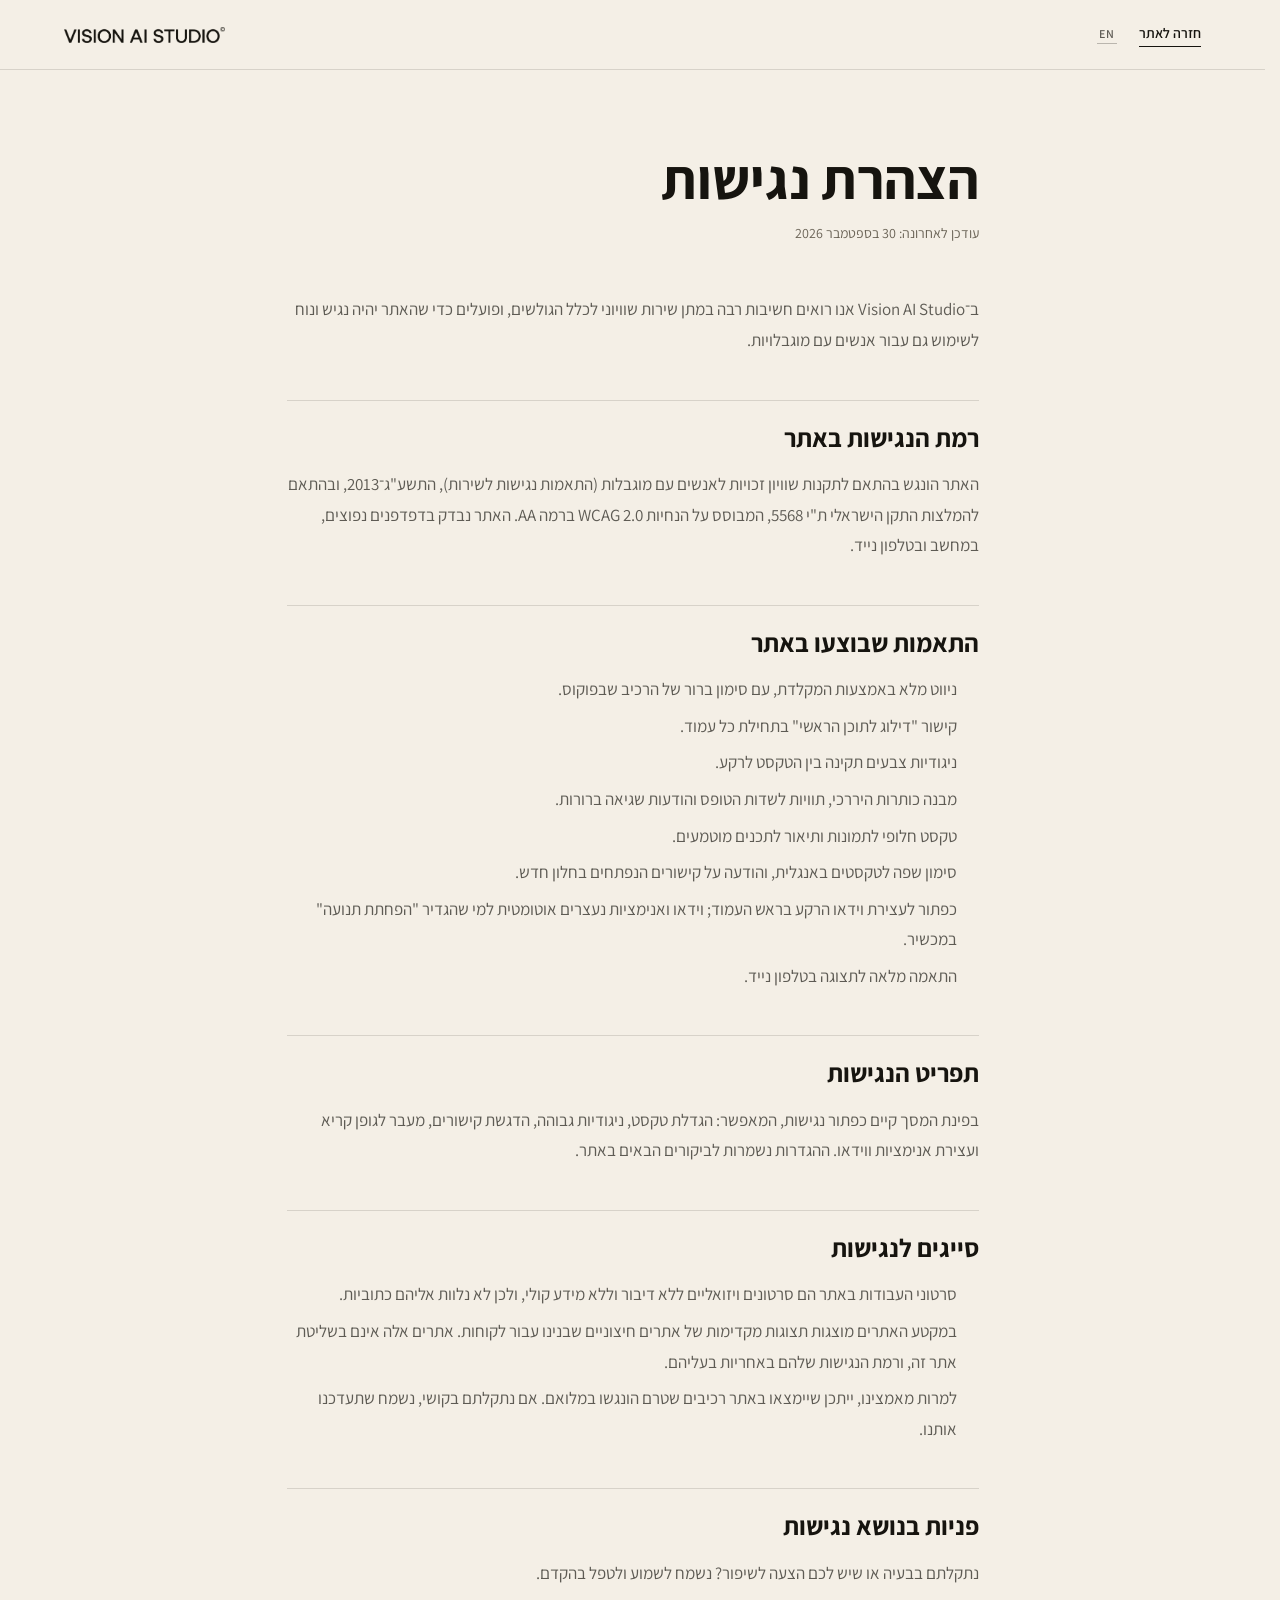
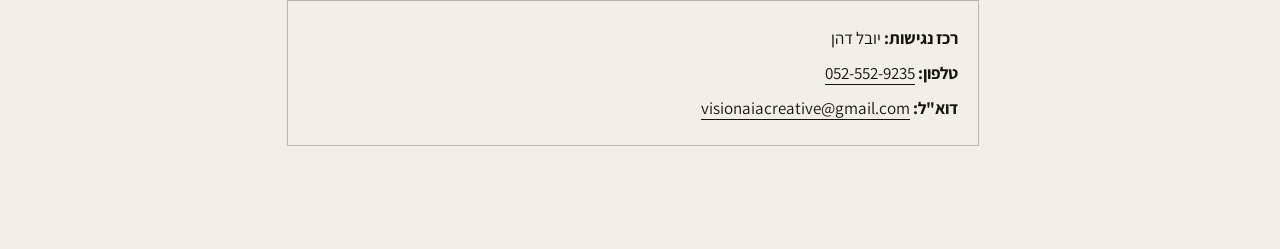
==== commit 6e9ed3b1: "Add English version (/en) with a language switch in the header Hebrew stays the default at the root." ====
--- a/accessibility.html
+++ b/accessibility.html
@@ -6,10 +6,14 @@
 <title>הצהרת נגישות — Vision AI Studio</title>
 <meta name="description" content="הצהרת הנגישות של אתר Vision AI Studio.">
 <link rel="canonical" href="https://visionai-studio.com/accessibility">
+<!-- language versions: Hebrew at the root, English under /en (each page links to its twin) -->
+<link rel="alternate" hreflang="he" href="https://visionai-studio.com/accessibility">
+<link rel="alternate" hreflang="en" href="https://visionai-studio.com/en/accessibility">
+<link rel="alternate" hreflang="x-default" href="https://visionai-studio.com/accessibility">
 <link rel="preconnect" href="https://fonts.googleapis.com">
 <link rel="preconnect" href="https://fonts.gstatic.com" crossorigin>
 <link href="https://fonts.googleapis.com/css2?family=Assistant:wght@300;400;500;600;700;800&display=swap" rel="stylesheet">
-<link rel="stylesheet" href="css/style.css?v=69">
+<link rel="stylesheet" href="css/style.css?v=98">
 <script>
   try {
     var a11y = JSON.parse(localStorage.getItem('vision-a11y') || '{}'), h = document.documentElement;
@@ -21,6 +25,7 @@
   .statement{ max-width: 820px; margin: 0 auto; padding: clamp(40px, 6vw, 80px) var(--gutter) clamp(56px, 8vw, 104px); }
   .statement-top{ display: flex; justify-content: space-between; align-items: center; gap: 16px; padding: 22px var(--gutter); max-width: 1680px; margin: 0 auto; border-bottom: 1px solid var(--line); }
   .statement-top img{ height: 16px; width: auto; display: block; }
+  .statement-top .statement-nav{ display: flex; align-items: baseline; gap: 22px; }
   .statement-top a.back{ font-size: 14px; font-weight: 600; border-bottom: 1px solid var(--ink); padding-bottom: 2px; }
   .statement h1{ font-size: clamp(32px, 4.4vw, 56px); font-weight: 700; line-height: 1.15; margin-bottom: 10px; }
   .statement .updated{ font-size: 14px; color: var(--grey); margin-bottom: clamp(32px, 5vw, 48px); }
@@ -39,7 +44,10 @@
 
 <header class="statement-top" dir="ltr">
   <a href="/" aria-label="Vision AI Studio — חזרה לעמוד הבית"><img src="assets/logo-dark.webp" alt="Vision AI Studio" width="1753" height="174"></a>
-  <a class="back" href="/" dir="rtl">חזרה לאתר</a>
+  <div class="statement-nav">
+    <a href="/en/accessibility" class="lang-switch" lang="en" hreflang="en" aria-label="English version">EN</a>
+    <a class="back" href="/" dir="rtl">חזרה לאתר</a>
+  </div>
 </header>
 
 <main class="statement" id="content" tabindex="-1">
--- a/css/style.css
+++ b/css/style.css
@@ -1602,3 +1602,89 @@
 @media (max-width: 560px){ .cp-foot{ padding-bottom: 96px; } } /* clear of the floating buttons */
 @media (max-width: 560px){ .cp-hero-inner{ padding-bottom: 84px; } } /* CTA sits above the floating buttons */
 html.a11y-contrast .cp-shade{ background: rgba(10,9,7,.72); }
+
+/* ==========================================================================
+   Language switch (header) + the English pages under /en
+   The Hebrew layout pins English labels left and Hebrew copy right. On the English
+   pages (<html lang="en" dir="ltr">) the copy reads left to right, so each of those
+   pairs is mirrored: copy on the left, the small label on the right.
+   ========================================================================== */
+
+.lang-switch{
+  margin-left: auto; /* header is dir=ltr: sits at the right, just before the CTA */
+  padding: 6px 2px 3px;
+  font-size: 12px;
+  font-weight: 600;
+  letter-spacing: .08em;
+  line-height: 1;
+  color: var(--ink-70);
+  border-bottom: 1px solid var(--line-strong);
+  transition: color .25s var(--ease), border-color .25s var(--ease);
+}
+.lang-switch[lang="he"]{ font-size: 13.5px; letter-spacing: 0; }
+.lang-switch:hover{ color: var(--ink); border-color: var(--ink); }
+.lang-switch + .btn-talk{ margin-left: -16px; } /* the switch takes the auto margin; keep the two close */
+.site-header.on-hero:not(.is-scrolled):not(.menu-open) .lang-switch{ color: rgba(244,239,230,.85); border-color: rgba(244,239,230,.45); }
+.site-header.on-hero:not(.is-scrolled):not(.menu-open) .lang-switch:hover{ color: var(--paper); border-color: var(--paper); }
+@media (max-width: 980px){
+  .lang-switch ~ .menu-toggle{ margin-inline-start: -18px; } /* switch + menu button share the right edge */
+}
+
+/* arrows point right and nudge right */
+html[lang="en"] .btn-primary:hover .arrow,
+html[lang="en"] .btn-ghost:hover .arrow,
+html[lang="en"] .btn-soft:hover .arrow,
+html[lang="en"] .btn-submit:hover .arrow{ transform: translateX(4px); }
+html[lang="en"] .btn-talk:hover .arrow{ transform: translateX(3px); }
+
+/* hero: copy + CTAs left, services line right */
+html[lang="en"] .hero-text{ order: 1; direction: ltr; text-align: left; }
+html[lang="en"] .hero-services{ order: 2; }
+html[lang="en"] .hero-lede{ white-space: normal; max-width: 40ch; }
+
+/* section heads: headline left, label right */
+html[lang="en"] .work-head-text{ direction: ltr; text-align: left; }
+html[lang="en"] .work-sub-line, html[lang="en"] .digital-sub{ white-space: normal; max-width: 58ch; }
+html[lang="en"] .work-hint{ text-align: left; }
+@media (min-width: 721px){
+  html[lang="en"] .work-head{ flex-direction: row-reverse; }
+}
+html[lang="en"] .digital-desc{ direction: ltr; }
+
+/* what we do */
+html[lang="en"] .wwd-intro{ direction: ltr; }
+html[lang="en"] .wwd-headline, html[lang="en"] .wwd-lede,
+html[lang="en"] .cap-num, html[lang="en"] .cap-title, html[lang="en"] .cap-desc{ text-align: left; }
+html[lang="en"] .cap-title, html[lang="en"] .cap-desc{ transform-origin: left center; }
+
+/* contact */
+html[lang="en"] .closing-lede{ direction: ltr; text-align: left; }
+html[lang="en"] .closing-form{ direction: ltr; }
+html[lang="en"] .cf-field::after{ transform-origin: left; }
+html[lang="en"] .cf-status{ text-align: left; }
+
+/* floating buttons */
+html[lang="en"] .a11y-row{ text-align: left; }
+html[lang="en"] .wa-float{ flex-direction: row; } /* icon stays at the outer (left) end */
+
+/* courses screen */
+html[lang="en"] .cp-lede{ direction: ltr; text-align: left; }
+@media (min-width: 861px){
+  html[lang="en"] .cp-band{ flex-direction: row-reverse; }
+}
+html[lang="en"] .gets, html[lang="en"] .tk-grid{ direction: ltr; }
+html[lang="en"] .tk-gets li{ padding: 11px 0 11px 18px; }
+html[lang="en"] .tk-gets li::before{ right: auto; left: 0; }
+html[lang="en"] .tk-facts > div{ grid-template-columns: 78px minmax(0, 1fr); }
+html[lang="en"] .price{ direction: ltr; text-align: left; }
+html[lang="en"] .price-note{ direction: ltr; }
+html[lang="en"] .strip-head{ flex-direction: row-reverse; }
+html[lang="en"] .strip-head p:last-child{ direction: ltr; }
+
+/* narrow screens: the longer English labels need room */
+@media (max-width: 980px){
+  html[lang="en"] .digital-desc{ margin-left: 0; } /* wraps under its label: stay flush left */
+}
+@media (max-width: 560px){
+  html[lang="en"] .footer-links{ flex-wrap: wrap; gap: 12px 24px; }
+}
